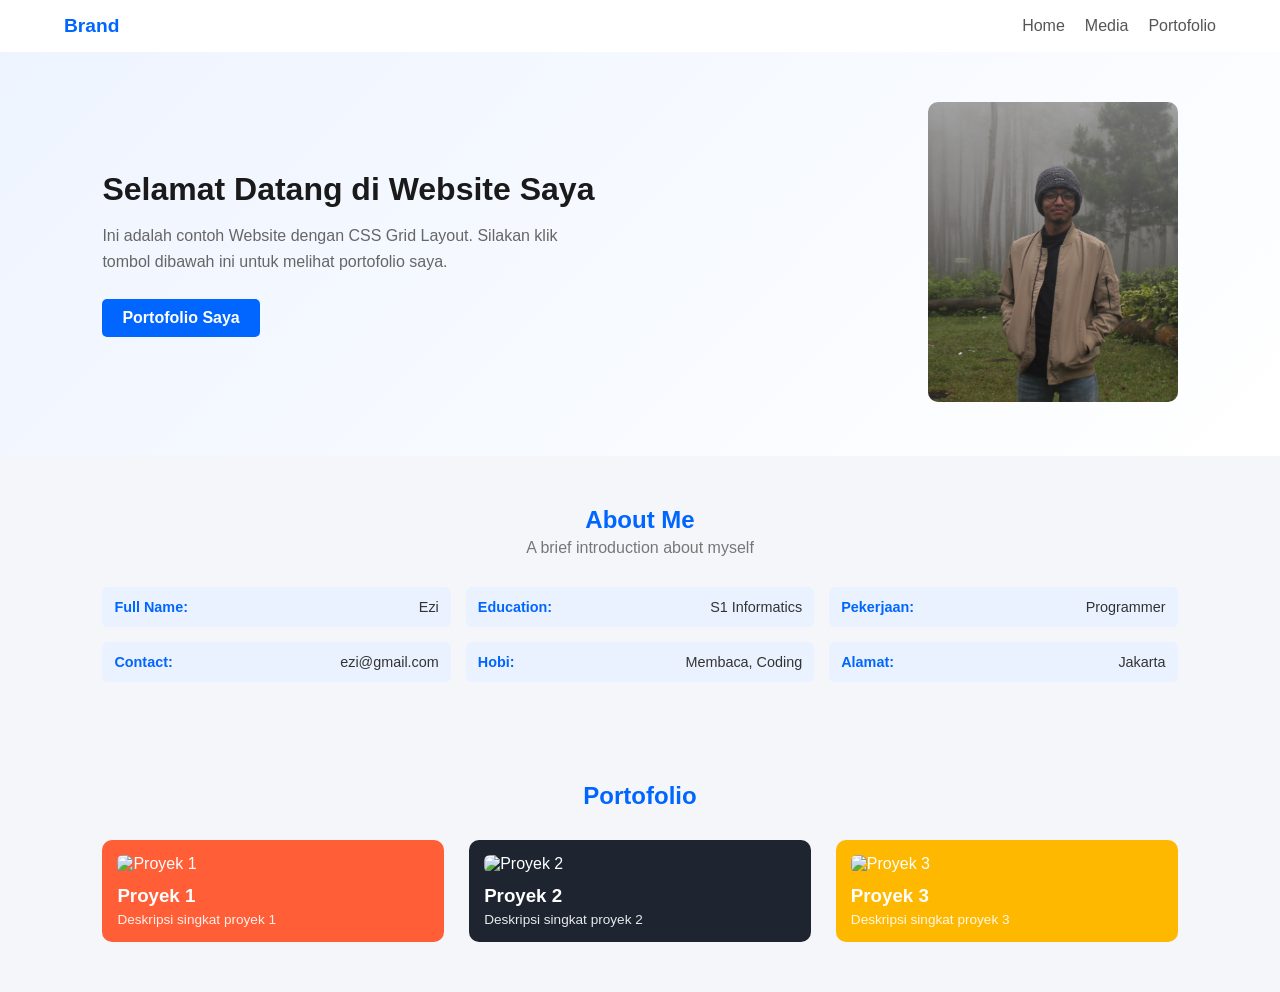
==== index.html @ 3a809833 "Upload pertama projek portofolio" ====
<!DOCTYPE html>
<html lang="id">
<head>
    <meta charset="UTF-8">
    <meta name="viewport" content="width=device-width, initial-scale=1.0">
    <title>Website Portofolio Saya</title>
    <link rel="stylesheet" href="style.css">
</head>
<body>

    <!-- Header / Navbar -->
    <header class="navbar">
        <div class="logo">Brand</div>
        <nav>
            <ul>
                <li><a href="#home">Home</a></li>
                <li><a href="#about">Media</a></li>
                <li><a href="#portfolio">Portofolio</a></li>
            </ul>
        </nav>
    </header>

    <!-- Hero Section -->
    <section id="home" class="hero">
        <div class="hero-text">
            <h1>Selamat Datang di Website Saya</h1>
            <p>Ini adalah contoh Website dengan CSS Grid Layout. Silakan klik tombol dibawah ini untuk melihat portofolio saya.</p>
            <a href="#portfolio" class="btn">Portofolio Saya</a>
        </div>
        <div class="hero-image">
            <img src="/foto-reza.JPG" alt="Foto Profil">
        </div>
    </section>

    <!-- About Me Section (CSS Grid) -->
    <section id="about" class="about-section">
        <h2>About Me</h2>
        <p class="about-desc">A brief introduction about myself</p>

        <!-- Dynamic Grid Layout menggantikan Table -->
        <div class="info-grid">
            <div class="info-box">
                <span class="label">Full Name:</span>
                <span class="value">Ezi</span>
            </div>
            <div class="info-box">
                <span class="label">Education:</span>
                <span class="value">S1 Informatics</span>
            </div>
            <div class="info-box">
                <span class="label">Pekerjaan:</span>
                <span class="value">Programmer</span>
            </div>
            <div class="info-box">
                <span class="label">Contact:</span>
                <span class="value">ezi@gmail.com</span>
            </div>
            <div class="info-box">
                <span class="label">Hobi:</span>
                <span class="value">Membaca, Coding</span>
            </div>
            <div class="info-box">
                <span class="label">Alamat:</span>
                <span class="value">Jakarta</span>
            </div>
        </div>
    </section>

    <!-- Portfolio Section (CSS Grid) -->
    <section id="portfolio" class="portfolio-section">
        <h2>Portofolio</h2>

        <div class="portfolio-grid">
            <!-- Card 1 -->
            <div class="portfolio-card card-orange">
                <div class="card-image">
                    <img src="https://images.unsplash.com/photo-1507238691740-187a5b1d37b8?auto=format&fit=crop&q=80&w=400" alt="Proyek 1">
                </div>
                <h3>Proyek 1</h3>
                <p>Deskripsi singkat proyek 1</p>
            </div>

            <!-- Card 2 -->
            <div class="portfolio-card card-dark">
                <div class="card-image">
                    <img src="https://images.unsplash.com/photo-1555066931-4365d14bab8c?auto=format&fit=crop&q=80&w=400" alt="Proyek 2">
                </div>
                <h3>Proyek 2</h3>
                <p>Deskripsi singkat proyek 2</p>
            </div>

            <!-- Card 3 -->
            <div class="portfolio-card card-yellow">
                <div class="card-image">
                    <img src="https://images.unsplash.com/photo-1460925895917-afdab827c52f?auto=format&fit=crop&q=80&w=400" alt="Proyek 3">
                </div>
                <h3>Proyek 3</h3>
                <p>Deskripsi singkat proyek 3</p>
            </div>
        </div>
    </section>

</body>
</html>
---- style.css ----
/* Reset Basic */
* {
    margin: 0;
    padding: 0;
    box-sizing: border-box;
    font-family: 'Segoe UI', Tahoma, Geneva, Verdana, sans-serif;
}

body {
    background-color: #f4f6f9;
    color: #333;
}

/* Navbar */
.navbar {
    display: flex;
    justify-content: space-between;
    align-items: center;
    padding: 15px 5%;
    background-color: #ffffff;
    box-shadow: 0 2px 5px rgba(0,0,0,0.05);
}

.logo {
    font-weight: bold;
    font-size: 1.2rem;
    color: #0066ff;
}

.navbar ul {
    display: flex;
    list-style: none;
    gap: 20px;
}

.navbar a {
    text-decoration: none;
    color: #555;
    font-weight: 500;
}

/* Hero Section */
.hero {
    display: flex;
    justify-content: space-between;
    align-items: center;
    padding: 50px 8%;
    background: linear-gradient(135deg, #eef4ff 0%, #ffffff 100%);
    gap: 20px;
}

.hero-text {
    max-width: 500px;
}

.hero-text h1 {
    font-size: 2rem;
    margin-bottom: 15px;
    color: #1a1a1a;
}

.hero-text p {
    color: #666;
    margin-bottom: 25px;
    line-height: 1.6;
}

.btn {
    display: inline-block;
    padding: 10px 20px;
    background-color: #0066ff;
    color: white;
    text-decoration: none;
    border-radius: 5px;
    font-weight: 600;
}

.hero-image img {
    width: 250px;
    height: 300px;
    object-fit: cover;
    border-radius: 10px;
}

/* About Section - CSS Grid */
.about-section {
    padding: 50px 8%;
    text-align: center;
}

.about-section h2 {
    color: #0066ff;
    margin-bottom: 5px;
}

.about-desc {
    color: #777;
    margin-bottom: 30px;
}

.info-grid {
    display: grid;
    grid-template-columns: repeat(3, 1fr);
    gap: 15px;
}

.info-box {
    background-color: #eaf2ff;
    padding: 12px;
    border-radius: 6px;
    font-size: 0.9rem;
    display: flex;
    justify-content: space-between;
}

.info-box .label {
    font-weight: bold;
    color: #0066ff;
}

/* Portfolio Section - CSS Grid */
.portfolio-section {
    padding: 50px 8%;
    text-align: center;
}

.portfolio-section h2 {
    color: #0066ff;
    margin-bottom: 30px;
}

.portfolio-grid {
    display: grid;
    grid-template-columns: repeat(3, 1fr);
    gap: 25px;
}

.portfolio-card {
    border-radius: 10px;
    padding: 15px;
    color: white;
    text-align: left;
}

.card-orange { background-color: #ff5e36; }
.card-dark   { background-color: #1e2530; }
.card-yellow { background-color: #ffb800; }

.card-image img {
    width: 100%;
    height: 150px;
    object-fit: cover;
    border-radius: 6px;
    margin-bottom: 12px;
}

.portfolio-card h3 {
    margin-bottom: 5px;
}

.portfolio-card p {
    font-size: 0.85rem;
    opacity: 0.9;
}

/* Tablet (Max width: 768px) */
@media (max-width: 768px) {
    .hero {
        flex-direction: column-reverse;
        text-align: center;
    }

    .info-grid {
        grid-template-columns: repeat(2, 1fr);
    }

    .portfolio-grid {
        grid-template-columns: repeat(2, 1fr);
    }
}

/* Mobile (Max width: 480px) */
@media (max-width: 480px) {
    .navbar {
        flex-direction: column;
        gap: 10px;
    }

    .info-grid {
        grid-template-columns: 1fr;
    }

    .portfolio-grid {
        grid-template-columns: 1fr;
    }
}
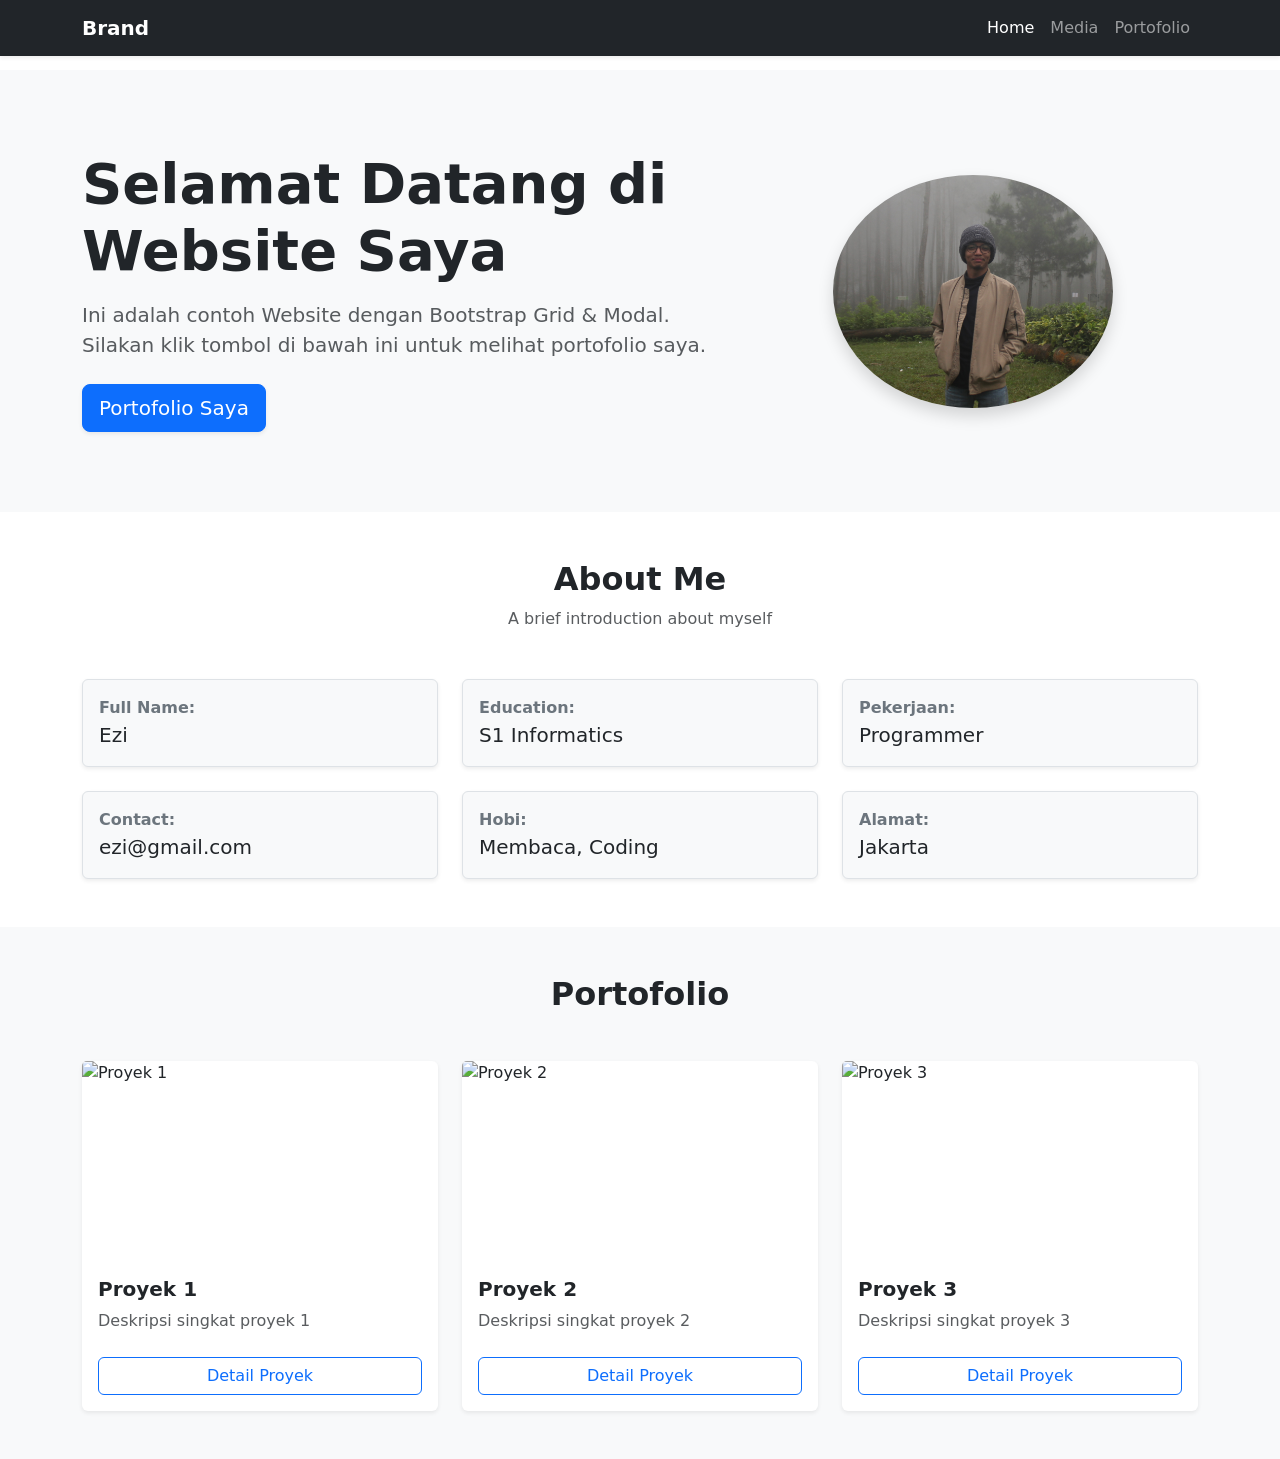
==== commit 670c4bad: "bootstrap" ====
--- a/index.html
+++ b/index.html
@@ -4,101 +4,206 @@
     <meta charset="UTF-8">
     <meta name="viewport" content="width=device-width, initial-scale=1.0">
     <title>Website Portofolio Saya</title>
-    <link rel="stylesheet" href="style.css">
+    
+    <link href="https://cdn.jsdelivr.net/npm/bootstrap@5.3.3/dist/css/bootstrap.min.css" rel="stylesheet" integrity="sha384-QWTKZyjpPEjISv5WaRU9OFeRpok6YctnYmDr5pNlyT2bRjXh0JMhjY6hW+ALEwIH" crossorigin="anonymous">
+    
+    <style>
+        /* CSS Tambahan Kustom */
+        body {
+            padding-top: 70px;
+        }
+        .hero-section {
+            background-color: #f8f9fa;
+            padding: 80px 0;
+        }
+        .portfolio-card img {
+            height: 200px;
+            object-fit: cover;
+        }
+    </style>
 </head>
 <body>
 
-    <!-- Header / Navbar -->
-    <header class="navbar">
-        <div class="logo">Brand</div>
-        <nav>
-            <ul>
-                <li><a href="#home">Home</a></li>
-                <li><a href="#about">Media</a></li>
-                <li><a href="#portfolio">Portofolio</a></li>
-            </ul>
-        </nav>
-    </header>
-
-    <!-- Hero Section -->
-    <section id="home" class="hero">
-        <div class="hero-text">
-            <h1>Selamat Datang di Website Saya</h1>
-            <p>Ini adalah contoh Website dengan CSS Grid Layout. Silakan klik tombol dibawah ini untuk melihat portofolio saya.</p>
-            <a href="#portfolio" class="btn">Portofolio Saya</a>
-        </div>
-        <div class="hero-image">
-            <img src="/foto-reza.JPG" alt="Foto Profil">
+    <nav class="navbar navbar-expand-lg navbar-dark bg-dark fixed-top shadow-sm">
+        <div class="container">
+            <a class="navbar-brand fw-bold" href="#">Brand</a>
+            <button class="navbar-toggler" type="button" data-bs-toggle="collapse" data-bs-target="#navbarNav">
+                <span class="navbar-toggler-icon"></span>
+            </button>
+            <div class="collapse navbar-collapse" id="navbarNav">
+                <ul class="navbar-nav ms-auto">
+                    <li class="nav-item"><a class="nav-link active" href="#home">Home</a></li>
+                    <li class="nav-item"><a class="nav-link" href="#about">Media</a></li>
+                    <li class="nav-item"><a class="nav-link" href="#portfolio">Portofolio</a></li>
+                </ul>
+            </div>
+        </div>
+    </nav>
+
+    <section id="home" class="hero-section">
+        <div class="container">
+            <div class="row align-items-center gy-4">
+                <div class="col-lg-7">
+                    <h1 class="display-4 fw-bold mb-3">Selamat Datang di Website Saya</h1>
+                    <p class="lead text-muted mb-4">Ini adalah contoh Website dengan Bootstrap Grid & Modal. Silakan klik tombol di bawah ini untuk melihat portofolio saya.</p>
+                    <a href="#portfolio" class="btn btn-primary btn-lg shadow-sm">Portofolio Saya</a>
+                </div>
+                <div class="col-lg-5 text-center">
+                    <img src="/foto-reza.JPG" alt="Foto Profil" class="img-fluid rounded-circle shadow" style="max-width: 280px; width: 100%;">
+                </div>
+            </div>
         </div>
     </section>
 
-    <!-- About Me Section (CSS Grid) -->
-    <section id="about" class="about-section">
-        <h2>About Me</h2>
-        <p class="about-desc">A brief introduction about myself</p>
-
-        <!-- Dynamic Grid Layout menggantikan Table -->
-        <div class="info-grid">
-            <div class="info-box">
-                <span class="label">Full Name:</span>
-                <span class="value">Ezi</span>
-            </div>
-            <div class="info-box">
-                <span class="label">Education:</span>
-                <span class="value">S1 Informatics</span>
-            </div>
-            <div class="info-box">
-                <span class="label">Pekerjaan:</span>
-                <span class="value">Programmer</span>
-            </div>
-            <div class="info-box">
-                <span class="label">Contact:</span>
-                <span class="value">ezi@gmail.com</span>
-            </div>
-            <div class="info-box">
-                <span class="label">Hobi:</span>
-                <span class="value">Membaca, Coding</span>
-            </div>
-            <div class="info-box">
-                <span class="label">Alamat:</span>
-                <span class="value">Jakarta</span>
+    <section id="about" class="py-5">
+        <div class="container">
+            <div class="text-center mb-5">
+                <h2 class="fw-bold">About Me</h2>
+                <p class="text-muted">A brief introduction about myself</p>
+            </div>
+
+            <div class="row g-4">
+                <div class="col-md-4 col-sm-6">
+                    <div class="p-3 border rounded bg-light shadow-sm">
+                        <span class="fw-bold text-secondary d-block">Full Name:</span>
+                        <span class="fs-5">Ezi</span>
+                    </div>
+                </div>
+                <div class="col-md-4 col-sm-6">
+                    <div class="p-3 border rounded bg-light shadow-sm">
+                        <span class="fw-bold text-secondary d-block">Education:</span>
+                        <span class="fs-5">S1 Informatics</span>
+                    </div>
+                </div>
+                <div class="col-md-4 col-sm-6">
+                    <div class="p-3 border rounded bg-light shadow-sm">
+                        <span class="fw-bold text-secondary d-block">Pekerjaan:</span>
+                        <span class="fs-5">Programmer</span>
+                    </div>
+                </div>
+                <div class="col-md-4 col-sm-6">
+                    <div class="p-3 border rounded bg-light shadow-sm">
+                        <span class="fw-bold text-secondary d-block">Contact:</span>
+                        <span class="fs-5">ezi@gmail.com</span>
+                    </div>
+                </div>
+                <div class="col-md-4 col-sm-6">
+                    <div class="p-3 border rounded bg-light shadow-sm">
+                        <span class="fw-bold text-secondary d-block">Hobi:</span>
+                        <span class="fs-5">Membaca, Coding</span>
+                    </div>
+                </div>
+                <div class="col-md-4 col-sm-6">
+                    <div class="p-3 border rounded bg-light shadow-sm">
+                        <span class="fw-bold text-secondary d-block">Alamat:</span>
+                        <span class="fs-5">Jakarta</span>
+                    </div>
+                </div>
             </div>
         </div>
     </section>
 
-    <!-- Portfolio Section (CSS Grid) -->
-    <section id="portfolio" class="portfolio-section">
-        <h2>Portofolio</h2>
-
-        <div class="portfolio-grid">
-            <!-- Card 1 -->
-            <div class="portfolio-card card-orange">
-                <div class="card-image">
-                    <img src="https://images.unsplash.com/photo-1507238691740-187a5b1d37b8?auto=format&fit=crop&q=80&w=400" alt="Proyek 1">
-                </div>
-                <h3>Proyek 1</h3>
-                <p>Deskripsi singkat proyek 1</p>
-            </div>
-
-            <!-- Card 2 -->
-            <div class="portfolio-card card-dark">
-                <div class="card-image">
-                    <img src="https://images.unsplash.com/photo-1555066931-4365d14bab8c?auto=format&fit=crop&q=80&w=400" alt="Proyek 2">
-                </div>
-                <h3>Proyek 2</h3>
-                <p>Deskripsi singkat proyek 2</p>
-            </div>
-
-            <!-- Card 3 -->
-            <div class="portfolio-card card-yellow">
-                <div class="card-image">
-                    <img src="https://images.unsplash.com/photo-1460925895917-afdab827c52f?auto=format&fit=crop&q=80&w=400" alt="Proyek 3">
-                </div>
-                <h3>Proyek 3</h3>
-                <p>Deskripsi singkat proyek 3</p>
+    <section id="portfolio" class="py-5 bg-light">
+        <div class="container">
+            <h2 class="fw-bold text-center mb-5">Portofolio</h2>
+
+            <div class="row g-4">
+                <div class="col-md-4">
+                    <div class="card h-100 shadow-sm border-0 portfolio-card">
+                        <img src="https://images.unsplash.com/photo-1507238691740-187a5b1d37b8?auto=format&fit=crop&q=80&w=400" class="card-img-top" alt="Proyek 1">
+                        <div class="card-body">
+                            <h5 class="card-title fw-bold">Proyek 1</h5>
+                            <p class="card-text text-muted">Deskripsi singkat proyek 1</p>
+                            <button class="btn btn-outline-primary w-100 mt-2" data-bs-toggle="modal" data-bs-target="#modalProyek1">
+                                Detail Proyek
+                            </button>
+                        </div>
+                    </div>
+                </div>
+
+                <div class="col-md-4">
+                    <div class="card h-100 shadow-sm border-0 portfolio-card">
+                        <img src="https://images.unsplash.com/photo-1555066931-4365d14bab8c?auto=format&fit=crop&q=80&w=400" class="card-img-top" alt="Proyek 2">
+                        <div class="card-body">
+                            <h5 class="card-title fw-bold">Proyek 2</h5>
+                            <p class="card-text text-muted">Deskripsi singkat proyek 2</p>
+                            <button class="btn btn-outline-primary w-100 mt-2" data-bs-toggle="modal" data-bs-target="#modalProyek2">
+                                Detail Proyek
+                            </button>
+                        </div>
+                    </div>
+                </div>
+
+                <div class="col-md-4">
+                    <div class="card h-100 shadow-sm border-0 portfolio-card">
+                        <img src="https://images.unsplash.com/photo-1460925895917-afdab827c52f?auto=format&fit=crop&q=80&w=400" class="card-img-top" alt="Proyek 3">
+                        <div class="card-body">
+                            <h5 class="card-title fw-bold">Proyek 3</h5>
+                            <p class="card-text text-muted">Deskripsi singkat proyek 3</p>
+                            <button class="btn btn-outline-primary w-100 mt-2" data-bs-toggle="modal" data-bs-target="#modalProyek3">
+                                Detail Proyek
+                            </button>
+                        </div>
+                    </div>
+                </div>
             </div>
         </div>
     </section>
 
+    <div class="modal fade" id="modalProyek1" tabindex="-1" aria-labelledby="modalProyek1Label" aria-hidden="true">
+        <div class="modal-dialog modal-dialog-centered">
+            <div class="modal-content">
+                <div class="modal-header">
+                    <h5 class="modal-title fw-bold" id="modalProyek1Label">Detail Proyek 1</h5>
+                    <button type="button" class="btn-close" data-bs-dismiss="modal" aria-label="Close"></button>
+                </div>
+                <div class="modal-body">
+                    <img src="https://images.unsplash.com/photo-1507238691740-187a5b1d37b8?auto=format&fit=crop&q=80&w=400" class="img-fluid rounded mb-3" alt="Proyek 1">
+                    <p>Ini adalah deskripsi lengkap mengenai **Proyek 1**. Anda bisa menambahkan detail teknologi yang digunakan, tantangan, atau tautan langsung ke *source code*.</p>
+                </div>
+                <div class="modal-footer">
+                    <button type="button" class="btn btn-secondary" data-bs-dismiss="modal">Tutup</button>
+                </div>
+            </div>
+        </div>
+    </div>
+
+    <div class="modal fade" id="modalProyek2" tabindex="-1" aria-labelledby="modalProyek2Label" aria-hidden="true">
+        <div class="modal-dialog modal-dialog-centered">
+            <div class="modal-content">
+                <div class="modal-header">
+                    <h5 class="modal-title fw-bold" id="modalProyek2Label">Detail Proyek 2</h5>
+                    <button type="button" class="btn-close" data-bs-dismiss="modal" aria-label="Close"></button>
+                </div>
+                <div class="modal-body">
+                    <img src="https://images.unsplash.com/photo-1555066931-4365d14bab8c?auto=format&fit=crop&q=80&w=400" class="img-fluid rounded mb-3" alt="Proyek 2">
+                    <p>Ini adalah deskripsi lengkap mengenai **Proyek 2**. Aplikasi ini dibuat menggunakan arsitektur *web responsive* terkini.</p>
+                </div>
+                <div class="modal-footer">
+                    <button type="button" class="btn btn-secondary" data-bs-dismiss="modal">Tutup</button>
+                </div>
+            </div>
+        </div>
+    </div>
+
+    <div class="modal fade" id="modalProyek3" tabindex="-1" aria-labelledby="modalProyek3Label" aria-hidden="true">
+        <div class="modal-dialog modal-dialog-centered">
+            <div class="modal-content">
+                <div class="modal-header">
+                    <h5 class="modal-title fw-bold" id="modalProyek3Label">Detail Proyek 3</h5>
+                    <button type="button" class="btn-close" data-bs-dismiss="modal" aria-label="Close"></button>
+                </div>
+                <div class="modal-body">
+                    <img src="https://images.unsplash.com/photo-1460925895917-afdab827c52f?auto=format&fit=crop&q=80&w=400" class="img-fluid rounded mb-3" alt="Proyek 3">
+                    <p>Ini adalah deskripsi lengkap mengenai **Proyek 3**. Menampilkan analisis data serta visualisasi yang menarik.</p>
+                </div>
+                <div class="modal-footer">
+                    <button type="button" class="btn btn-secondary" data-bs-dismiss="modal">Tutup</button>
+                </div>
+            </div>
+        </div>
+    </div>
+
+    <script src="https://cdn.jsdelivr.net/npm/bootstrap@5.3.3/dist/js/bootstrap.bundle.min.js" integrity="sha384-YvpcrYf0tY3lHB60NNkmXc5s9fDVZLESaAA55NDzOxhy9GkcIdslK1eN7N6jIeHz" crossorigin="anonymous"></script>
 </body>
 </html>
